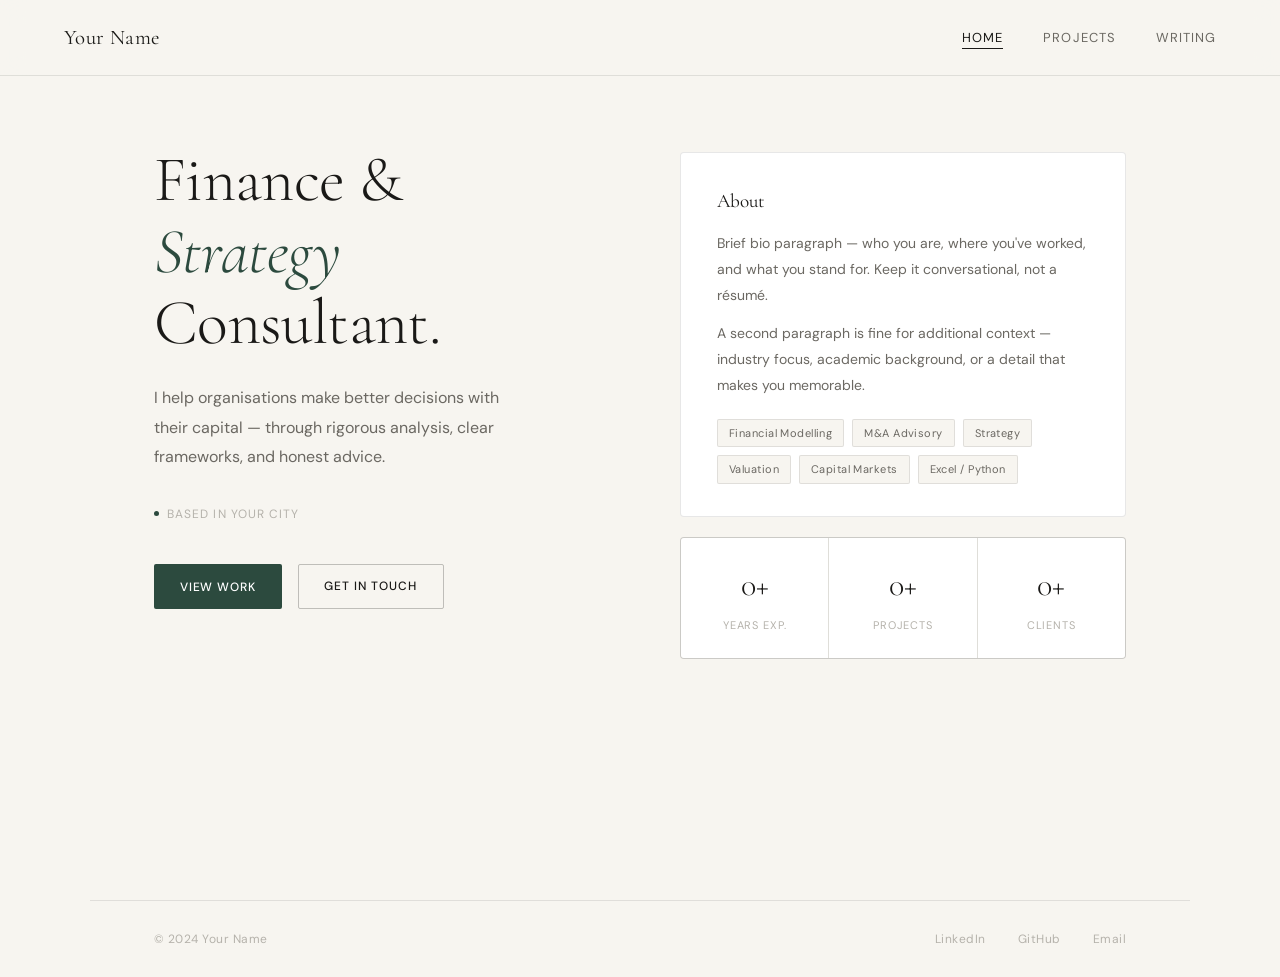
==== index.html @ 0c42466a "Add files via upload" ====
<!DOCTYPE html>
<html lang="en">
<head>
  <meta charset="UTF-8" />
  <meta name="viewport" content="width=device-width, initial-scale=1.0" />
  <title>Your Name — Finance & Consulting</title>
  <link rel="preconnect" href="https://fonts.googleapis.com" />
  <link rel="preconnect" href="https://fonts.gstatic.com" crossorigin />
  <link href="https://fonts.googleapis.com/css2?family=Cormorant+Garamond:ital,wght@0,300;0,400;0,500;1,300;1,400&family=DM+Sans:wght@300;400;500&display=swap" rel="stylesheet" />
  <style>
    *, *::before, *::after { box-sizing: border-box; margin: 0; padding: 0; }

    :root {
      --cream: #F7F5F0;
      --ink: #1A1917;
      --ink-muted: #6B6862;
      --ink-faint: #B5B2AB;
      --accent: #2C4A3E;
      --accent-light: #E8EFED;
      --border: rgba(26,25,23,0.10);
      --serif: 'Cormorant Garamond', Georgia, serif;
      --sans: 'DM Sans', system-ui, sans-serif;
    }

    html { scroll-behavior: smooth; }

    body {
      background: var(--cream);
      color: var(--ink);
      font-family: var(--sans);
      font-size: 15px;
      line-height: 1.7;
      min-height: 100vh;
    }

    /* NAV */
    nav {
      position: fixed;
      top: 0; left: 0; right: 0;
      z-index: 100;
      display: flex;
      align-items: center;
      justify-content: space-between;
      padding: 1.25rem 4rem;
      background: rgba(247,245,240,0.90);
      backdrop-filter: blur(12px);
      border-bottom: 1px solid var(--border);
    }

    .nav-logo {
      font-family: var(--serif);
      font-size: 1.3rem;
      font-weight: 400;
      letter-spacing: 0.02em;
      color: var(--ink);
      text-decoration: none;
      cursor: pointer;
    }

    .nav-links {
      display: flex;
      gap: 2.5rem;
      list-style: none;
    }

    .nav-links a {
      font-size: 13px;
      font-weight: 400;
      letter-spacing: 0.08em;
      text-transform: uppercase;
      color: var(--ink-muted);
      text-decoration: none;
      transition: color 0.2s;
      cursor: pointer;
    }

    .nav-links a:hover { color: var(--ink); }
    .nav-links a.active {
      color: var(--ink);
      border-bottom: 1px solid var(--ink);
      padding-bottom: 2px;
    }

    /* SECTIONS */
    section {
      display: none;
      min-height: 100vh;
      padding: 7rem 4rem 5rem;
      max-width: 1100px;
      margin: 0 auto;
      animation: fadeIn 0.35s ease;
    }

    section.active { display: block; }

    @keyframes fadeIn {
      from { opacity: 0; transform: translateY(10px); }
      to   { opacity: 1; transform: translateY(0); }
    }

    /* HOME */
    .home-wrapper {
      display: grid;
      grid-template-columns: 1fr 1fr;
      gap: 5rem;
      align-items: start;
      padding-top: 2rem;
    }

    .home-intro h1 {
      font-family: var(--serif);
      font-size: clamp(2.8rem, 5vw, 4.5rem);
      font-weight: 300;
      line-height: 1.12;
      letter-spacing: -0.01em;
      margin-bottom: 1.5rem;
    }

    .home-intro h1 em {
      font-style: italic;
      color: var(--accent);
    }

    .home-intro .tagline {
      font-size: 1rem;
      color: var(--ink-muted);
      max-width: 380px;
      line-height: 1.85;
      margin-bottom: 2rem;
    }

    .home-intro .location {
      display: flex;
      align-items: center;
      gap: 0.5rem;
      font-size: 12px;
      letter-spacing: 0.09em;
      text-transform: uppercase;
      color: var(--ink-faint);
      margin-bottom: 2.5rem;
    }

    .home-intro .location::before {
      content: '';
      display: block;
      width: 5px;
      height: 5px;
      border-radius: 50%;
      background: var(--accent);
    }

    .cta-row {
      display: flex;
      gap: 1rem;
      flex-wrap: wrap;
    }

    .btn {
      display: inline-block;
      padding: 0.7rem 1.6rem;
      font-family: var(--sans);
      font-size: 12px;
      font-weight: 500;
      letter-spacing: 0.08em;
      text-transform: uppercase;
      text-decoration: none;
      border-radius: 2px;
      cursor: pointer;
      transition: all 0.2s;
      border: none;
    }

    .btn-primary {
      background: var(--accent);
      color: #fff;
    }

    .btn-primary:hover { background: #1e3329; }

    .btn-outline {
      background: transparent;
      color: var(--ink);
      border: 1px solid rgba(26,25,23,0.25);
    }

    .btn-outline:hover { border-color: var(--ink); }

    /* HOME RIGHT */
    .home-right { padding-top: 0.5rem; }

    .about-card {
      background: #fff;
      border: 1px solid var(--border);
      border-radius: 4px;
      padding: 2rem 2.25rem;
      margin-bottom: 1.25rem;
    }

    .about-card h3 {
      font-family: var(--serif);
      font-size: 1.2rem;
      font-weight: 400;
      margin-bottom: 0.85rem;
    }

    .about-card p {
      font-size: 14px;
      color: var(--ink-muted);
      line-height: 1.85;
      margin-bottom: 0.75rem;
    }

    .about-card p:last-of-type { margin-bottom: 0; }

    .expertise-list {
      display: flex;
      flex-wrap: wrap;
      gap: 0.5rem;
      margin-top: 1.25rem;
    }

    .pill {
      font-size: 11px;
      padding: 4px 11px;
      border-radius: 2px;
      border: 1px solid var(--border);
      color: var(--ink-muted);
      background: var(--cream);
      letter-spacing: 0.04em;
    }

    .stat-row {
      display: grid;
      grid-template-columns: repeat(3, 1fr);
      gap: 1px;
      background: var(--border);
      border: 1px solid var(--border);
      border-radius: 4px;
      overflow: hidden;
    }

    .stat-item {
      background: #fff;
      padding: 1.25rem 1rem;
      text-align: center;
    }

    .stat-number {
      font-family: var(--serif);
      font-size: 2rem;
      font-weight: 300;
      display: block;
    }

    .stat-label {
      font-size: 11px;
      letter-spacing: 0.08em;
      text-transform: uppercase;
      color: var(--ink-faint);
      margin-top: 2px;
    }

    /* PROJECTS */
    .section-header {
      margin-bottom: 3rem;
      border-bottom: 1px solid var(--border);
      padding-bottom: 1.5rem;
    }

    .section-header h2 {
      font-family: var(--serif);
      font-size: clamp(2rem, 3.5vw, 3rem);
      font-weight: 300;
      letter-spacing: -0.01em;
      margin-bottom: 0.4rem;
    }

    .section-header p {
      color: var(--ink-muted);
      font-size: 14px;
    }

    .projects-category { margin-bottom: 3.5rem; }

    .projects-category h3 {
      font-size: 11px;
      font-weight: 500;
      letter-spacing: 0.12em;
      text-transform: uppercase;
      color: var(--ink-faint);
      margin-bottom: 1.25rem;
      display: flex;
      align-items: center;
      gap: 0.75rem;
    }

    .projects-category h3::after {
      content: '';
      flex: 1;
      height: 1px;
      background: var(--border);
    }

    .project-grid {
      display: grid;
      grid-template-columns: repeat(auto-fill, minmax(280px, 1fr));
      gap: 1px;
      background: var(--border);
      border: 1px solid var(--border);
      border-radius: 4px;
      overflow: hidden;
    }

    .project-card {
      background: #fff;
      padding: 1.75rem;
      transition: background 0.2s;
    }

    .project-card:hover { background: var(--accent-light); }

    .project-card-top {
      display: flex;
      justify-content: space-between;
      align-items: flex-start;
      margin-bottom: 0.85rem;
    }

    .project-tag {
      font-size: 11px;
      letter-spacing: 0.08em;
      text-transform: uppercase;
      color: var(--accent);
      background: var(--accent-light);
      padding: 3px 9px;
      border-radius: 2px;
    }

    .project-year {
      font-size: 12px;
      color: var(--ink-faint);
    }

    .project-card h4 {
      font-family: var(--serif);
      font-size: 1.2rem;
      font-weight: 400;
      margin-bottom: 0.5rem;
    }

    .project-card p {
      font-size: 13px;
      color: var(--ink-muted);
      line-height: 1.75;
    }

    .project-card.placeholder {
      opacity: 0.38;
      background: var(--cream);
    }

    /* BLOG */
    .blog-grid {
      border: 1px solid var(--border);
      border-radius: 4px;
      overflow: hidden;
    }

    .blog-card {
      background: #fff;
      padding: 1.75rem 2rem;
      border-bottom: 1px solid var(--border);
      display: grid;
      grid-template-columns: 1fr auto;
      gap: 2rem;
      align-items: center;
      cursor: pointer;
      transition: background 0.2s;
      text-decoration: none;
      color: inherit;
    }

    .blog-card:last-child { border-bottom: none; }
    .blog-card:hover { background: var(--accent-light); }

    .blog-card h4 {
      font-family: var(--serif);
      font-size: 1.25rem;
      font-weight: 400;
      margin-bottom: 0.3rem;
    }

    .blog-card p {
      font-size: 13px;
      color: var(--ink-muted);
    }

    .blog-meta { text-align: right; flex-shrink: 0; }

    .blog-date {
      font-size: 12px;
      color: var(--ink-faint);
      display: block;
      margin-bottom: 0.5rem;
      letter-spacing: 0.04em;
      white-space: nowrap;
    }

    .blog-tag {
      font-size: 11px;
      letter-spacing: 0.08em;
      text-transform: uppercase;
      color: var(--accent);
      background: var(--accent-light);
      padding: 3px 9px;
      border-radius: 2px;
    }

    /* BLOG MODAL */
    .blog-modal-overlay {
      display: none;
      position: fixed;
      inset: 0;
      background: rgba(26,25,23,0.45);
      z-index: 200;
      overflow-y: auto;
    }

    .blog-modal-overlay.open {
      display: flex;
      align-items: flex-start;
      justify-content: center;
      padding: 4rem 1.5rem 3rem;
    }

    .blog-modal {
      background: var(--cream);
      border-radius: 4px;
      width: 100%;
      max-width: 700px;
      padding: 3rem;
      position: relative;
    }

    .blog-modal-close {
      position: absolute;
      top: 1.25rem; right: 1.5rem;
      background: none;
      border: none;
      font-size: 1.2rem;
      color: var(--ink-muted);
      cursor: pointer;
      line-height: 1;
      transition: color 0.2s;
    }

    .blog-modal-close:hover { color: var(--ink); }

    .blog-modal-content h1 { font-family: var(--serif); font-size: 2.2rem; font-weight: 300; margin-bottom: 1rem; }
    .blog-modal-content h2 { font-family: var(--serif); font-size: 1.5rem; font-weight: 300; margin: 1.75rem 0 0.6rem; }
    .blog-modal-content h3 { font-family: var(--serif); font-size: 1.2rem; font-weight: 400; margin: 1.25rem 0 0.5rem; }
    .blog-modal-content p  { font-size: 15px; line-height: 1.9; margin-bottom: 1rem; }
    .blog-modal-content ul,
    .blog-modal-content ol { margin: 0.75rem 0 1rem 1.5rem; font-size: 15px; line-height: 1.85; }
    .blog-modal-content li { margin-bottom: 0.25rem; }
    .blog-modal-content code { font-family: monospace; font-size: 13px; background: #fff; border: 1px solid var(--border); padding: 2px 6px; border-radius: 2px; }
    .blog-modal-content blockquote { border-left: 2px solid var(--accent); padding-left: 1.25rem; color: var(--ink-muted); font-style: italic; margin: 1.25rem 0; }
    .blog-modal-content hr { border: none; border-top: 1px solid var(--border); margin: 1.5rem 0; }
    .blog-modal-content strong { font-weight: 500; }

    .blog-loading { font-size: 14px; color: var(--ink-muted); padding: 2rem 0; }

    /* FOOTER */
    footer {
      border-top: 1px solid var(--border);
      padding: 1.75rem 4rem;
      display: flex;
      justify-content: space-between;
      align-items: center;
      font-size: 12px;
      color: var(--ink-faint);
      letter-spacing: 0.04em;
      max-width: 1100px;
      margin: 0 auto;
    }

    .footer-links {
      display: flex;
      gap: 2rem;
      list-style: none;
    }

    .footer-links a {
      color: var(--ink-faint);
      text-decoration: none;
      transition: color 0.2s;
    }

    .footer-links a:hover { color: var(--ink); }

    @media (max-width: 768px) {
      nav { padding: 1rem 1.5rem; }
      .nav-links { gap: 1.5rem; }
      section { padding: 5.5rem 1.5rem 4rem; }
      .home-wrapper { grid-template-columns: 1fr; gap: 2.5rem; }
      .stat-row { grid-template-columns: repeat(3,1fr); }
      footer { flex-direction: column; gap: 1rem; padding: 1.5rem; }
      .blog-card { grid-template-columns: 1fr; gap: 0.75rem; }
      .blog-meta { text-align: left; }
    }
  </style>
</head>
<body>

<!-- NAV -->
<nav>
  <span class="nav-logo" onclick="showSection('home')">Your Name</span>
  <ul class="nav-links">
    <li><a onclick="showSection('home')" id="nav-home" class="active">Home</a></li>
    <li><a onclick="showSection('projects')" id="nav-projects">Projects</a></li>
    <li><a onclick="showSection('blog')" id="nav-blog">Writing</a></li>
  </ul>
</nav>

<!-- HOME -->
<section id="home" class="active">
  <div class="home-wrapper">

    <div class="home-intro">
      <h1>Finance &amp;<br/><em>Strategy</em><br/>Consultant.</h1>
      <p class="tagline">
        I help organisations make better decisions with their capital — through rigorous analysis, clear frameworks, and honest advice.
      </p>
      <div class="location">Based in Your City</div>
      <div class="cta-row">
        <button class="btn btn-primary" onclick="showSection('projects')">View Work</button>
        <a href="mailto:you@email.com" class="btn btn-outline">Get in Touch</a>
      </div>
    </div>

    <div class="home-right">
      <div class="about-card">
        <h3>About</h3>
        <p>
          Brief bio paragraph — who you are, where you've worked, and what you stand for. Keep it conversational, not a résumé.
        </p>
        <p>
          A second paragraph is fine for additional context — industry focus, academic background, or a detail that makes you memorable.
        </p>
        <div class="expertise-list">
          <span class="pill">Financial Modelling</span>
          <span class="pill">M&amp;A Advisory</span>
          <span class="pill">Strategy</span>
          <span class="pill">Valuation</span>
          <span class="pill">Capital Markets</span>
          <span class="pill">Excel / Python</span>
        </div>
      </div>

      <div class="stat-row">
        <div class="stat-item">
          <span class="stat-number">0+</span>
          <span class="stat-label">Years Exp.</span>
        </div>
        <div class="stat-item">
          <span class="stat-number">0+</span>
          <span class="stat-label">Projects</span>
        </div>
        <div class="stat-item">
          <span class="stat-number">0+</span>
          <span class="stat-label">Clients</span>
        </div>
      </div>
    </div>

  </div>
</section>

<!-- PROJECTS -->
<section id="projects">
  <div class="section-header">
    <h2>Projects</h2>
    <p>Selected work across consulting engagements and academic research.</p>
  </div>

  <div class="projects-category">
    <h3>Work &amp; Consulting</h3>
    <div class="project-grid">

      <div class="project-card">
        <div class="project-card-top">
          <span class="project-tag">Consulting</span>
          <span class="project-year">2024</span>
        </div>
        <h4>Project Title</h4>
        <p>Short description — the problem, your approach, and the outcome. Two to three sentences is ideal.</p>
      </div>

      <div class="project-card">
        <div class="project-card-top">
          <span class="project-tag">Advisory</span>
          <span class="project-year">2023</span>
        </div>
        <h4>Project Title</h4>
        <p>Short description — the problem, your approach, and the outcome. Two to three sentences is ideal.</p>
      </div>

      <div class="project-card placeholder">
        <div class="project-card-top">
          <span class="project-tag">—</span>
        </div>
        <h4>Add your project</h4>
        <p>Duplicate a card above and fill in your own details.</p>
      </div>

    </div>
  </div>

  <div class="projects-category">
    <h3>Academic &amp; Research</h3>
    <div class="project-grid">

      <div class="project-card">
        <div class="project-card-top">
          <span class="project-tag">Thesis</span>
          <span class="project-year">2022</span>
        </div>
        <h4>Thesis / Capstone Title</h4>
        <p>Research question, methodology, and key findings. What problem did you investigate?</p>
      </div>

      <div class="project-card">
        <div class="project-card-top">
          <span class="project-tag">Course Project</span>
          <span class="project-year">2021</span>
        </div>
        <h4>Project Title</h4>
        <p>A class project you're proud of — the context, what you built or analysed, and what it demonstrated.</p>
      </div>

      <div class="project-card placeholder">
        <div class="project-card-top">
          <span class="project-tag">—</span>
        </div>
        <h4>Add your project</h4>
        <p>Duplicate a card above and fill in your own details.</p>
      </div>

    </div>
  </div>
</section>

<!-- BLOG / WRITING -->
<section id="blog">
  <div class="section-header">
    <h2>Writing</h2>
    <p>Notes on finance, markets, and strategy. Each entry loads from a README.md file.</p>
  </div>

  <div class="blog-grid">
    <!--
      HOW TO ADD A POST:
      1. Create a folder e.g. posts/my-post-slug/
      2. Add a README.md inside it
      3. Copy a .blog-card block below, update data-readme, title, date, tag, and description
    -->

    <div class="blog-card" onclick="openPost('posts/2024-q4-markets/README.md', 'Q4 Markets Recap')">
      <div>
        <h4>Q4 Markets Recap</h4>
        <p>A look back at the macro dynamics that shaped equity and credit markets in the final quarter.</p>
      </div>
      <div class="blog-meta">
        <span class="blog-date">Dec 2024</span>
        <span class="blog-tag">Markets</span>
      </div>
    </div>

    <div class="blog-card" onclick="openPost('posts/dcf-myths/README.md', 'Five DCF Myths')">
      <div>
        <h4>Five DCF Myths</h4>
        <p>Common misconceptions in discounted cash flow analysis that trip up even seasoned practitioners.</p>
      </div>
      <div class="blog-meta">
        <span class="blog-date">Oct 2024</span>
        <span class="blog-tag">Valuation</span>
      </div>
    </div>

    <div class="blog-card" onclick="openPost('posts/consulting-year-one/README.md', 'On Starting a Consulting Practice')">
      <div>
        <h4>On Starting a Consulting Practice</h4>
        <p>Honest notes from the first year of independent advisory work — what surprised me and what didn't.</p>
      </div>
      <div class="blog-meta">
        <span class="blog-date">Jul 2024</span>
        <span class="blog-tag">Career</span>
      </div>
    </div>

  </div>
</section>

<!-- BLOG MODAL -->
<div class="blog-modal-overlay" id="blog-modal-overlay">
  <div class="blog-modal">
    <button class="blog-modal-close" onclick="closeModal()">✕</button>
    <div class="blog-modal-content" id="blog-modal-content">
      <p class="blog-loading">Loading…</p>
    </div>
  </div>
</div>

<!-- FOOTER -->
<footer>
  <span>&copy; 2024 Your Name</span>
  <ul class="footer-links">
    <li><a href="https://linkedin.com/in/yourhandle" target="_blank">LinkedIn</a></li>
    <li><a href="https://github.com/yourusername" target="_blank">GitHub</a></li>
    <li><a href="mailto:you@email.com">Email</a></li>
  </ul>
</footer>

<script>
  /* NAVIGATION */
  function showSection(id) {
    document.querySelectorAll('section').forEach(s => s.classList.remove('active'));
    document.querySelectorAll('.nav-links a').forEach(a => a.classList.remove('active'));
    document.getElementById(id).classList.add('active');
    document.getElementById('nav-' + id).classList.add('active');
    window.scrollTo(0, 0);
  }

  /* BLOG MODAL */
  function openPost(readmePath, title) {
    const overlay = document.getElementById('blog-modal-overlay');
    const content = document.getElementById('blog-modal-content');
    overlay.classList.add('open');
    document.body.style.overflow = 'hidden';
    content.innerHTML = '<p class="blog-loading">Loading…</p>';

    fetch(readmePath)
      .then(r => { if (!r.ok) throw new Error(); return r.text(); })
      .then(md => { content.innerHTML = parseMarkdown(md); })
      .catch(() => {
        content.innerHTML =
          '<h1>' + title + '</h1><hr/>' +
          '<p style="color:var(--ink-muted);font-style:italic;margin-top:1rem;">' +
          'README not found at <code>' + readmePath + '</code>.<br/>' +
          'Create that file relative to index.html and it will load here automatically.' +
          '</p>';
      });
  }

  function closeModal() {
    document.getElementById('blog-modal-overlay').classList.remove('open');
    document.body.style.overflow = '';
  }

  document.getElementById('blog-modal-overlay').addEventListener('click', function(e) {
    if (e.target === this) closeModal();
  });

  document.addEventListener('keydown', function(e) {
    if (e.key === 'Escape') closeModal();
  });

  /* MINIMAL MARKDOWN PARSER */
  function parseMarkdown(md) {
    let html = md
      .replace(/&/g, '&amp;').replace(/</g, '&lt;').replace(/>/g, '&gt;')
      .replace(/^### (.+)$/gm, '<h3>$1</h3>')
      .replace(/^## (.+)$/gm,  '<h2>$1</h2>')
      .replace(/^# (.+)$/gm,   '<h1>$1</h1>')
      .replace(/^---$/gm, '<hr/>')
      .replace(/\*\*(.+?)\*\*/g, '<strong>$1</strong>')
      .replace(/\*(.+?)\*/g, '<em>$1</em>')
      .replace(/`([^`]+)`/g, '<code>$1</code>')
      .replace(/^\> (.+)$/gm, '<blockquote>$1</blockquote>');

    const blocks = html.split(/\n\n+/);
    return blocks.map(function(block) {
      const t = block.trim();
      if (!t) return '';
      if (/^<(h[1-6]|hr|blockquote|ul|ol|li)/.test(t)) return t;
      const lines = t.split('\n');
      const liItems = lines.filter(l => /^[-\*] /.test(l)).map(l => '<li>' + l.replace(/^[-\*] /,'') + '</li>');
      if (liItems.length === lines.length) return '<ul>' + liItems.join('') + '</ul>';
      return '<p>' + t.replace(/\n/g, ' ') + '</p>';
    }).join('\n');
  }
</script>
</body>
</html>
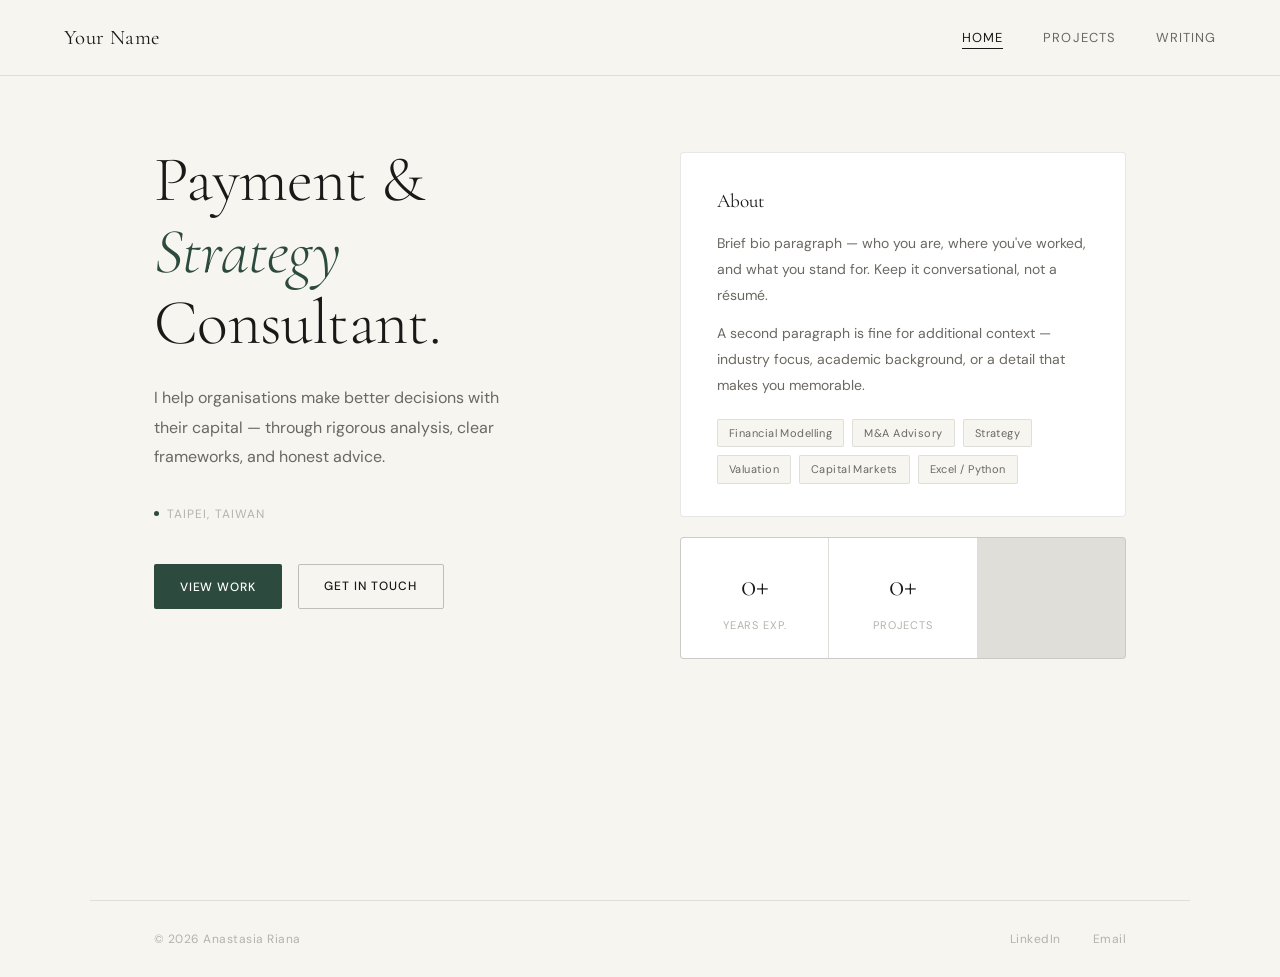
==== commit 5c9847e4: "initial commit" ====
--- a/index.html
+++ b/index.html
@@ -3,516 +3,15 @@
 <head>
   <meta charset="UTF-8" />
   <meta name="viewport" content="width=device-width, initial-scale=1.0" />
-  <title>Your Name — Finance & Consulting</title>
+  <title>Anastasia Riana — Finance & Consulting</title>
+  <link rel="icon" type="image/png" href="images/favicon.png">
   <link rel="preconnect" href="https://fonts.googleapis.com" />
   <link rel="preconnect" href="https://fonts.gstatic.com" crossorigin />
   <link href="https://fonts.googleapis.com/css2?family=Cormorant+Garamond:ital,wght@0,300;0,400;0,500;1,300;1,400&family=DM+Sans:wght@300;400;500&display=swap" rel="stylesheet" />
-  <style>
-    *, *::before, *::after { box-sizing: border-box; margin: 0; padding: 0; }
-
-    :root {
-      --cream: #F7F5F0;
-      --ink: #1A1917;
-      --ink-muted: #6B6862;
-      --ink-faint: #B5B2AB;
-      --accent: #2C4A3E;
-      --accent-light: #E8EFED;
-      --border: rgba(26,25,23,0.10);
-      --serif: 'Cormorant Garamond', Georgia, serif;
-      --sans: 'DM Sans', system-ui, sans-serif;
-    }
-
-    html { scroll-behavior: smooth; }
-
-    body {
-      background: var(--cream);
-      color: var(--ink);
-      font-family: var(--sans);
-      font-size: 15px;
-      line-height: 1.7;
-      min-height: 100vh;
-    }
-
-    /* NAV */
-    nav {
-      position: fixed;
-      top: 0; left: 0; right: 0;
-      z-index: 100;
-      display: flex;
-      align-items: center;
-      justify-content: space-between;
-      padding: 1.25rem 4rem;
-      background: rgba(247,245,240,0.90);
-      backdrop-filter: blur(12px);
-      border-bottom: 1px solid var(--border);
-    }
-
-    .nav-logo {
-      font-family: var(--serif);
-      font-size: 1.3rem;
-      font-weight: 400;
-      letter-spacing: 0.02em;
-      color: var(--ink);
-      text-decoration: none;
-      cursor: pointer;
-    }
-
-    .nav-links {
-      display: flex;
-      gap: 2.5rem;
-      list-style: none;
-    }
-
-    .nav-links a {
-      font-size: 13px;
-      font-weight: 400;
-      letter-spacing: 0.08em;
-      text-transform: uppercase;
-      color: var(--ink-muted);
-      text-decoration: none;
-      transition: color 0.2s;
-      cursor: pointer;
-    }
-
-    .nav-links a:hover { color: var(--ink); }
-    .nav-links a.active {
-      color: var(--ink);
-      border-bottom: 1px solid var(--ink);
-      padding-bottom: 2px;
-    }
-
-    /* SECTIONS */
-    section {
-      display: none;
-      min-height: 100vh;
-      padding: 7rem 4rem 5rem;
-      max-width: 1100px;
-      margin: 0 auto;
-      animation: fadeIn 0.35s ease;
-    }
-
-    section.active { display: block; }
-
-    @keyframes fadeIn {
-      from { opacity: 0; transform: translateY(10px); }
-      to   { opacity: 1; transform: translateY(0); }
-    }
-
-    /* HOME */
-    .home-wrapper {
-      display: grid;
-      grid-template-columns: 1fr 1fr;
-      gap: 5rem;
-      align-items: start;
-      padding-top: 2rem;
-    }
-
-    .home-intro h1 {
-      font-family: var(--serif);
-      font-size: clamp(2.8rem, 5vw, 4.5rem);
-      font-weight: 300;
-      line-height: 1.12;
-      letter-spacing: -0.01em;
-      margin-bottom: 1.5rem;
-    }
-
-    .home-intro h1 em {
-      font-style: italic;
-      color: var(--accent);
-    }
-
-    .home-intro .tagline {
-      font-size: 1rem;
-      color: var(--ink-muted);
-      max-width: 380px;
-      line-height: 1.85;
-      margin-bottom: 2rem;
-    }
-
-    .home-intro .location {
-      display: flex;
-      align-items: center;
-      gap: 0.5rem;
-      font-size: 12px;
-      letter-spacing: 0.09em;
-      text-transform: uppercase;
-      color: var(--ink-faint);
-      margin-bottom: 2.5rem;
-    }
-
-    .home-intro .location::before {
-      content: '';
-      display: block;
-      width: 5px;
-      height: 5px;
-      border-radius: 50%;
-      background: var(--accent);
-    }
-
-    .cta-row {
-      display: flex;
-      gap: 1rem;
-      flex-wrap: wrap;
-    }
-
-    .btn {
-      display: inline-block;
-      padding: 0.7rem 1.6rem;
-      font-family: var(--sans);
-      font-size: 12px;
-      font-weight: 500;
-      letter-spacing: 0.08em;
-      text-transform: uppercase;
-      text-decoration: none;
-      border-radius: 2px;
-      cursor: pointer;
-      transition: all 0.2s;
-      border: none;
-    }
-
-    .btn-primary {
-      background: var(--accent);
-      color: #fff;
-    }
-
-    .btn-primary:hover { background: #1e3329; }
-
-    .btn-outline {
-      background: transparent;
-      color: var(--ink);
-      border: 1px solid rgba(26,25,23,0.25);
-    }
-
-    .btn-outline:hover { border-color: var(--ink); }
-
-    /* HOME RIGHT */
-    .home-right { padding-top: 0.5rem; }
-
-    .about-card {
-      background: #fff;
-      border: 1px solid var(--border);
-      border-radius: 4px;
-      padding: 2rem 2.25rem;
-      margin-bottom: 1.25rem;
-    }
-
-    .about-card h3 {
-      font-family: var(--serif);
-      font-size: 1.2rem;
-      font-weight: 400;
-      margin-bottom: 0.85rem;
-    }
-
-    .about-card p {
-      font-size: 14px;
-      color: var(--ink-muted);
-      line-height: 1.85;
-      margin-bottom: 0.75rem;
-    }
-
-    .about-card p:last-of-type { margin-bottom: 0; }
-
-    .expertise-list {
-      display: flex;
-      flex-wrap: wrap;
-      gap: 0.5rem;
-      margin-top: 1.25rem;
-    }
-
-    .pill {
-      font-size: 11px;
-      padding: 4px 11px;
-      border-radius: 2px;
-      border: 1px solid var(--border);
-      color: var(--ink-muted);
-      background: var(--cream);
-      letter-spacing: 0.04em;
-    }
-
-    .stat-row {
-      display: grid;
-      grid-template-columns: repeat(3, 1fr);
-      gap: 1px;
-      background: var(--border);
-      border: 1px solid var(--border);
-      border-radius: 4px;
-      overflow: hidden;
-    }
-
-    .stat-item {
-      background: #fff;
-      padding: 1.25rem 1rem;
-      text-align: center;
-    }
-
-    .stat-number {
-      font-family: var(--serif);
-      font-size: 2rem;
-      font-weight: 300;
-      display: block;
-    }
-
-    .stat-label {
-      font-size: 11px;
-      letter-spacing: 0.08em;
-      text-transform: uppercase;
-      color: var(--ink-faint);
-      margin-top: 2px;
-    }
-
-    /* PROJECTS */
-    .section-header {
-      margin-bottom: 3rem;
-      border-bottom: 1px solid var(--border);
-      padding-bottom: 1.5rem;
-    }
-
-    .section-header h2 {
-      font-family: var(--serif);
-      font-size: clamp(2rem, 3.5vw, 3rem);
-      font-weight: 300;
-      letter-spacing: -0.01em;
-      margin-bottom: 0.4rem;
-    }
-
-    .section-header p {
-      color: var(--ink-muted);
-      font-size: 14px;
-    }
-
-    .projects-category { margin-bottom: 3.5rem; }
-
-    .projects-category h3 {
-      font-size: 11px;
-      font-weight: 500;
-      letter-spacing: 0.12em;
-      text-transform: uppercase;
-      color: var(--ink-faint);
-      margin-bottom: 1.25rem;
-      display: flex;
-      align-items: center;
-      gap: 0.75rem;
-    }
-
-    .projects-category h3::after {
-      content: '';
-      flex: 1;
-      height: 1px;
-      background: var(--border);
-    }
-
-    .project-grid {
-      display: grid;
-      grid-template-columns: repeat(auto-fill, minmax(280px, 1fr));
-      gap: 1px;
-      background: var(--border);
-      border: 1px solid var(--border);
-      border-radius: 4px;
-      overflow: hidden;
-    }
-
-    .project-card {
-      background: #fff;
-      padding: 1.75rem;
-      transition: background 0.2s;
-    }
-
-    .project-card:hover { background: var(--accent-light); }
-
-    .project-card-top {
-      display: flex;
-      justify-content: space-between;
-      align-items: flex-start;
-      margin-bottom: 0.85rem;
-    }
-
-    .project-tag {
-      font-size: 11px;
-      letter-spacing: 0.08em;
-      text-transform: uppercase;
-      color: var(--accent);
-      background: var(--accent-light);
-      padding: 3px 9px;
-      border-radius: 2px;
-    }
-
-    .project-year {
-      font-size: 12px;
-      color: var(--ink-faint);
-    }
-
-    .project-card h4 {
-      font-family: var(--serif);
-      font-size: 1.2rem;
-      font-weight: 400;
-      margin-bottom: 0.5rem;
-    }
-
-    .project-card p {
-      font-size: 13px;
-      color: var(--ink-muted);
-      line-height: 1.75;
-    }
-
-    .project-card.placeholder {
-      opacity: 0.38;
-      background: var(--cream);
-    }
-
-    /* BLOG */
-    .blog-grid {
-      border: 1px solid var(--border);
-      border-radius: 4px;
-      overflow: hidden;
-    }
-
-    .blog-card {
-      background: #fff;
-      padding: 1.75rem 2rem;
-      border-bottom: 1px solid var(--border);
-      display: grid;
-      grid-template-columns: 1fr auto;
-      gap: 2rem;
-      align-items: center;
-      cursor: pointer;
-      transition: background 0.2s;
-      text-decoration: none;
-      color: inherit;
-    }
-
-    .blog-card:last-child { border-bottom: none; }
-    .blog-card:hover { background: var(--accent-light); }
-
-    .blog-card h4 {
-      font-family: var(--serif);
-      font-size: 1.25rem;
-      font-weight: 400;
-      margin-bottom: 0.3rem;
-    }
-
-    .blog-card p {
-      font-size: 13px;
-      color: var(--ink-muted);
-    }
-
-    .blog-meta { text-align: right; flex-shrink: 0; }
-
-    .blog-date {
-      font-size: 12px;
-      color: var(--ink-faint);
-      display: block;
-      margin-bottom: 0.5rem;
-      letter-spacing: 0.04em;
-      white-space: nowrap;
-    }
-
-    .blog-tag {
-      font-size: 11px;
-      letter-spacing: 0.08em;
-      text-transform: uppercase;
-      color: var(--accent);
-      background: var(--accent-light);
-      padding: 3px 9px;
-      border-radius: 2px;
-    }
-
-    /* BLOG MODAL */
-    .blog-modal-overlay {
-      display: none;
-      position: fixed;
-      inset: 0;
-      background: rgba(26,25,23,0.45);
-      z-index: 200;
-      overflow-y: auto;
-    }
-
-    .blog-modal-overlay.open {
-      display: flex;
-      align-items: flex-start;
-      justify-content: center;
-      padding: 4rem 1.5rem 3rem;
-    }
-
-    .blog-modal {
-      background: var(--cream);
-      border-radius: 4px;
-      width: 100%;
-      max-width: 700px;
-      padding: 3rem;
-      position: relative;
-    }
-
-    .blog-modal-close {
-      position: absolute;
-      top: 1.25rem; right: 1.5rem;
-      background: none;
-      border: none;
-      font-size: 1.2rem;
-      color: var(--ink-muted);
-      cursor: pointer;
-      line-height: 1;
-      transition: color 0.2s;
-    }
-
-    .blog-modal-close:hover { color: var(--ink); }
-
-    .blog-modal-content h1 { font-family: var(--serif); font-size: 2.2rem; font-weight: 300; margin-bottom: 1rem; }
-    .blog-modal-content h2 { font-family: var(--serif); font-size: 1.5rem; font-weight: 300; margin: 1.75rem 0 0.6rem; }
-    .blog-modal-content h3 { font-family: var(--serif); font-size: 1.2rem; font-weight: 400; margin: 1.25rem 0 0.5rem; }
-    .blog-modal-content p  { font-size: 15px; line-height: 1.9; margin-bottom: 1rem; }
-    .blog-modal-content ul,
-    .blog-modal-content ol { margin: 0.75rem 0 1rem 1.5rem; font-size: 15px; line-height: 1.85; }
-    .blog-modal-content li { margin-bottom: 0.25rem; }
-    .blog-modal-content code { font-family: monospace; font-size: 13px; background: #fff; border: 1px solid var(--border); padding: 2px 6px; border-radius: 2px; }
-    .blog-modal-content blockquote { border-left: 2px solid var(--accent); padding-left: 1.25rem; color: var(--ink-muted); font-style: italic; margin: 1.25rem 0; }
-    .blog-modal-content hr { border: none; border-top: 1px solid var(--border); margin: 1.5rem 0; }
-    .blog-modal-content strong { font-weight: 500; }
-
-    .blog-loading { font-size: 14px; color: var(--ink-muted); padding: 2rem 0; }
-
-    /* FOOTER */
-    footer {
-      border-top: 1px solid var(--border);
-      padding: 1.75rem 4rem;
-      display: flex;
-      justify-content: space-between;
-      align-items: center;
-      font-size: 12px;
-      color: var(--ink-faint);
-      letter-spacing: 0.04em;
-      max-width: 1100px;
-      margin: 0 auto;
-    }
-
-    .footer-links {
-      display: flex;
-      gap: 2rem;
-      list-style: none;
-    }
-
-    .footer-links a {
-      color: var(--ink-faint);
-      text-decoration: none;
-      transition: color 0.2s;
-    }
-
-    .footer-links a:hover { color: var(--ink); }
-
-    @media (max-width: 768px) {
-      nav { padding: 1rem 1.5rem; }
-      .nav-links { gap: 1.5rem; }
-      section { padding: 5.5rem 1.5rem 4rem; }
-      .home-wrapper { grid-template-columns: 1fr; gap: 2.5rem; }
-      .stat-row { grid-template-columns: repeat(3,1fr); }
-      footer { flex-direction: column; gap: 1rem; padding: 1.5rem; }
-      .blog-card { grid-template-columns: 1fr; gap: 0.75rem; }
-      .blog-meta { text-align: left; }
-    }
-  </style>
+  <link rel="stylesheet" href="style.css" />
 </head>
 <body>
 
-<!-- NAV -->
 <nav>
   <span class="nav-logo" onclick="showSection('home')">Your Name</span>
   <ul class="nav-links">
@@ -527,11 +26,11 @@
   <div class="home-wrapper">
 
     <div class="home-intro">
-      <h1>Finance &amp;<br/><em>Strategy</em><br/>Consultant.</h1>
+      <h1>Payment &amp;<br/><em>Strategy</em><br/>Consultant.</h1>
       <p class="tagline">
         I help organisations make better decisions with their capital — through rigorous analysis, clear frameworks, and honest advice.
       </p>
-      <div class="location">Based in Your City</div>
+      <div class="location">Taipei, Taiwan</div>
       <div class="cta-row">
         <button class="btn btn-primary" onclick="showSection('projects')">View Work</button>
         <a href="mailto:you@email.com" class="btn btn-outline">Get in Touch</a>
@@ -566,10 +65,6 @@
           <span class="stat-number">0+</span>
           <span class="stat-label">Projects</span>
         </div>
-        <div class="stat-item">
-          <span class="stat-number">0+</span>
-          <span class="stat-label">Clients</span>
-        </div>
       </div>
     </div>
 
@@ -713,82 +208,13 @@
 
 <!-- FOOTER -->
 <footer>
-  <span>&copy; 2024 Your Name</span>
+  <span>&copy; 2026 Anastasia Riana</span>
   <ul class="footer-links">
     <li><a href="https://linkedin.com/in/yourhandle" target="_blank">LinkedIn</a></li>
-    <li><a href="https://github.com/yourusername" target="_blank">GitHub</a></li>
-    <li><a href="mailto:you@email.com">Email</a></li>
+    <li><a href="mailto:riana.anastasia481@gmail.com">Email</a></li>
   </ul>
 </footer>
 
-<script>
-  /* NAVIGATION */
-  function showSection(id) {
-    document.querySelectorAll('section').forEach(s => s.classList.remove('active'));
-    document.querySelectorAll('.nav-links a').forEach(a => a.classList.remove('active'));
-    document.getElementById(id).classList.add('active');
-    document.getElementById('nav-' + id).classList.add('active');
-    window.scrollTo(0, 0);
-  }
-
-  /* BLOG MODAL */
-  function openPost(readmePath, title) {
-    const overlay = document.getElementById('blog-modal-overlay');
-    const content = document.getElementById('blog-modal-content');
-    overlay.classList.add('open');
-    document.body.style.overflow = 'hidden';
-    content.innerHTML = '<p class="blog-loading">Loading…</p>';
-
-    fetch(readmePath)
-      .then(r => { if (!r.ok) throw new Error(); return r.text(); })
-      .then(md => { content.innerHTML = parseMarkdown(md); })
-      .catch(() => {
-        content.innerHTML =
-          '<h1>' + title + '</h1><hr/>' +
-          '<p style="color:var(--ink-muted);font-style:italic;margin-top:1rem;">' +
-          'README not found at <code>' + readmePath + '</code>.<br/>' +
-          'Create that file relative to index.html and it will load here automatically.' +
-          '</p>';
-      });
-  }
-
-  function closeModal() {
-    document.getElementById('blog-modal-overlay').classList.remove('open');
-    document.body.style.overflow = '';
-  }
-
-  document.getElementById('blog-modal-overlay').addEventListener('click', function(e) {
-    if (e.target === this) closeModal();
-  });
-
-  document.addEventListener('keydown', function(e) {
-    if (e.key === 'Escape') closeModal();
-  });
-
-  /* MINIMAL MARKDOWN PARSER */
-  function parseMarkdown(md) {
-    let html = md
-      .replace(/&/g, '&amp;').replace(/</g, '&lt;').replace(/>/g, '&gt;')
-      .replace(/^### (.+)$/gm, '<h3>$1</h3>')
-      .replace(/^## (.+)$/gm,  '<h2>$1</h2>')
-      .replace(/^# (.+)$/gm,   '<h1>$1</h1>')
-      .replace(/^---$/gm, '<hr/>')
-      .replace(/\*\*(.+?)\*\*/g, '<strong>$1</strong>')
-      .replace(/\*(.+?)\*/g, '<em>$1</em>')
-      .replace(/`([^`]+)`/g, '<code>$1</code>')
-      .replace(/^\> (.+)$/gm, '<blockquote>$1</blockquote>');
-
-    const blocks = html.split(/\n\n+/);
-    return blocks.map(function(block) {
-      const t = block.trim();
-      if (!t) return '';
-      if (/^<(h[1-6]|hr|blockquote|ul|ol|li)/.test(t)) return t;
-      const lines = t.split('\n');
-      const liItems = lines.filter(l => /^[-\*] /.test(l)).map(l => '<li>' + l.replace(/^[-\*] /,'') + '</li>');
-      if (liItems.length === lines.length) return '<ul>' + liItems.join('') + '</ul>';
-      return '<p>' + t.replace(/\n/g, ' ') + '</p>';
-    }).join('\n');
-  }
-</script>
+<script src="script.js"></script>
 </body>
 </html>
--- a/style.css
+++ b/style.css
@@ -0,0 +1,509 @@
+/* ============================================================
+   style.css — Your Name Finance & Consulting
+   ============================================================ */
+
+/* ── RESET & TOKENS ── */
+*, *::before, *::after { box-sizing: border-box; margin: 0; padding: 0; }
+
+:root {
+  --cream: #F7F5F0;
+  --ink: #1A1917;
+  --ink-muted: #6B6862;
+  --ink-faint: #B5B2AB;
+  --accent: #2C4A3E;
+  --accent-light: #E8EFED;
+  --border: rgba(26,25,23,0.10);
+  --serif: 'Cormorant Garamond', Georgia, serif;
+  --sans: 'DM Sans', system-ui, sans-serif;
+}
+
+html { scroll-behavior: smooth; }
+
+body {
+  background: var(--cream);
+  color: var(--ink);
+  font-family: var(--sans);
+  font-size: 15px;
+  line-height: 1.7;
+  min-height: 100vh;
+}
+
+/* ── NAV ── */
+nav {
+  position: fixed;
+  top: 0; left: 0; right: 0;
+  z-index: 100;
+  display: flex;
+  align-items: center;
+  justify-content: space-between;
+  padding: 1.25rem 4rem;
+  background: rgba(247,245,240,0.90);
+  backdrop-filter: blur(12px);
+  border-bottom: 1px solid var(--border);
+}
+
+.nav-logo {
+  font-family: var(--serif);
+  font-size: 1.3rem;
+  font-weight: 400;
+  letter-spacing: 0.02em;
+  color: var(--ink);
+  text-decoration: none;
+  cursor: pointer;
+}
+
+.nav-links {
+  display: flex;
+  gap: 2.5rem;
+  list-style: none;
+}
+
+.nav-links a {
+  font-size: 13px;
+  font-weight: 400;
+  letter-spacing: 0.08em;
+  text-transform: uppercase;
+  color: var(--ink-muted);
+  text-decoration: none;
+  transition: color 0.2s;
+  cursor: pointer;
+}
+
+.nav-links a:hover { color: var(--ink); }
+.nav-links a.active {
+  color: var(--ink);
+  border-bottom: 1px solid var(--ink);
+  padding-bottom: 2px;
+}
+
+/* ── SECTIONS ── */
+section {
+  display: none;
+  min-height: 100vh;
+  padding: 7rem 4rem 5rem;
+  max-width: 1100px;
+  margin: 0 auto;
+  animation: fadeIn 0.35s ease;
+}
+
+section.active { display: block; }
+
+@keyframes fadeIn {
+  from { opacity: 0; transform: translateY(10px); }
+  to   { opacity: 1; transform: translateY(0); }
+}
+
+/* ── HOME ── */
+.home-wrapper {
+  display: grid;
+  grid-template-columns: 1fr 1fr;
+  gap: 5rem;
+  align-items: start;
+  padding-top: 2rem;
+}
+
+.home-intro h1 {
+  font-family: var(--serif);
+  font-size: clamp(2.8rem, 5vw, 4.5rem);
+  font-weight: 300;
+  line-height: 1.12;
+  letter-spacing: -0.01em;
+  margin-bottom: 1.5rem;
+}
+
+.home-intro h1 em {
+  font-style: italic;
+  color: var(--accent);
+}
+
+.home-intro .tagline {
+  font-size: 1rem;
+  color: var(--ink-muted);
+  max-width: 380px;
+  line-height: 1.85;
+  margin-bottom: 2rem;
+}
+
+.home-intro .location {
+  display: flex;
+  align-items: center;
+  gap: 0.5rem;
+  font-size: 12px;
+  letter-spacing: 0.09em;
+  text-transform: uppercase;
+  color: var(--ink-faint);
+  margin-bottom: 2.5rem;
+}
+
+.home-intro .location::before {
+  content: '';
+  display: block;
+  width: 5px;
+  height: 5px;
+  border-radius: 50%;
+  background: var(--accent);
+}
+
+.cta-row {
+  display: flex;
+  gap: 1rem;
+  flex-wrap: wrap;
+}
+
+/* ── BUTTONS ── */
+.btn {
+  display: inline-block;
+  padding: 0.7rem 1.6rem;
+  font-family: var(--sans);
+  font-size: 12px;
+  font-weight: 500;
+  letter-spacing: 0.08em;
+  text-transform: uppercase;
+  text-decoration: none;
+  border-radius: 2px;
+  cursor: pointer;
+  transition: all 0.2s;
+  border: none;
+}
+
+.btn-primary {
+  background: var(--accent);
+  color: #fff;
+}
+
+.btn-primary:hover { background: #1e3329; }
+
+.btn-outline {
+  background: transparent;
+  color: var(--ink);
+  border: 1px solid rgba(26,25,23,0.25);
+}
+
+.btn-outline:hover { border-color: var(--ink); }
+
+/* ── HOME RIGHT ── */
+.home-right { padding-top: 0.5rem; }
+
+.about-card {
+  background: #fff;
+  border: 1px solid var(--border);
+  border-radius: 4px;
+  padding: 2rem 2.25rem;
+  margin-bottom: 1.25rem;
+}
+
+.about-card h3 {
+  font-family: var(--serif);
+  font-size: 1.2rem;
+  font-weight: 400;
+  margin-bottom: 0.85rem;
+}
+
+.about-card p {
+  font-size: 14px;
+  color: var(--ink-muted);
+  line-height: 1.85;
+  margin-bottom: 0.75rem;
+}
+
+.about-card p:last-of-type { margin-bottom: 0; }
+
+.expertise-list {
+  display: flex;
+  flex-wrap: wrap;
+  gap: 0.5rem;
+  margin-top: 1.25rem;
+}
+
+.pill {
+  font-size: 11px;
+  padding: 4px 11px;
+  border-radius: 2px;
+  border: 1px solid var(--border);
+  color: var(--ink-muted);
+  background: var(--cream);
+  letter-spacing: 0.04em;
+}
+
+.stat-row {
+  display: grid;
+  grid-template-columns: repeat(3, 1fr);
+  gap: 1px;
+  background: var(--border);
+  border: 1px solid var(--border);
+  border-radius: 4px;
+  overflow: hidden;
+}
+
+.stat-item {
+  background: #fff;
+  padding: 1.25rem 1rem;
+  text-align: center;
+}
+
+.stat-number {
+  font-family: var(--serif);
+  font-size: 2rem;
+  font-weight: 300;
+  display: block;
+}
+
+.stat-label {
+  font-size: 11px;
+  letter-spacing: 0.08em;
+  text-transform: uppercase;
+  color: var(--ink-faint);
+  margin-top: 2px;
+}
+
+/* ── SECTION HEADER ── */
+.section-header {
+  margin-bottom: 3rem;
+  border-bottom: 1px solid var(--border);
+  padding-bottom: 1.5rem;
+}
+
+.section-header h2 {
+  font-family: var(--serif);
+  font-size: clamp(2rem, 3.5vw, 3rem);
+  font-weight: 300;
+  letter-spacing: -0.01em;
+  margin-bottom: 0.4rem;
+}
+
+.section-header p {
+  color: var(--ink-muted);
+  font-size: 14px;
+}
+
+/* ── PROJECTS ── */
+.projects-category { margin-bottom: 3.5rem; }
+
+.projects-category h3 {
+  font-size: 11px;
+  font-weight: 500;
+  letter-spacing: 0.12em;
+  text-transform: uppercase;
+  color: var(--ink-faint);
+  margin-bottom: 1.25rem;
+  display: flex;
+  align-items: center;
+  gap: 0.75rem;
+}
+
+.projects-category h3::after {
+  content: '';
+  flex: 1;
+  height: 1px;
+  background: var(--border);
+}
+
+.project-grid {
+  display: grid;
+  grid-template-columns: repeat(auto-fill, minmax(280px, 1fr));
+  gap: 1px;
+  background: var(--border);
+  border: 1px solid var(--border);
+  border-radius: 4px;
+  overflow: hidden;
+}
+
+.project-card {
+  background: #fff;
+  padding: 1.75rem;
+  transition: background 0.2s;
+}
+
+.project-card:hover { background: var(--accent-light); }
+
+.project-card-top {
+  display: flex;
+  justify-content: space-between;
+  align-items: flex-start;
+  margin-bottom: 0.85rem;
+}
+
+.project-tag {
+  font-size: 11px;
+  letter-spacing: 0.08em;
+  text-transform: uppercase;
+  color: var(--accent);
+  background: var(--accent-light);
+  padding: 3px 9px;
+  border-radius: 2px;
+}
+
+.project-year {
+  font-size: 12px;
+  color: var(--ink-faint);
+}
+
+.project-card h4 {
+  font-family: var(--serif);
+  font-size: 1.2rem;
+  font-weight: 400;
+  margin-bottom: 0.5rem;
+}
+
+.project-card p {
+  font-size: 13px;
+  color: var(--ink-muted);
+  line-height: 1.75;
+}
+
+.project-card.placeholder {
+  opacity: 0.38;
+  background: var(--cream);
+}
+
+/* ── BLOG ── */
+.blog-grid {
+  border: 1px solid var(--border);
+  border-radius: 4px;
+  overflow: hidden;
+}
+
+.blog-card {
+  background: #fff;
+  padding: 1.75rem 2rem;
+  border-bottom: 1px solid var(--border);
+  display: grid;
+  grid-template-columns: 1fr auto;
+  gap: 2rem;
+  align-items: center;
+  cursor: pointer;
+  transition: background 0.2s;
+  text-decoration: none;
+  color: inherit;
+}
+
+.blog-card:last-child { border-bottom: none; }
+.blog-card:hover { background: var(--accent-light); }
+
+.blog-card h4 {
+  font-family: var(--serif);
+  font-size: 1.25rem;
+  font-weight: 400;
+  margin-bottom: 0.3rem;
+}
+
+.blog-card p {
+  font-size: 13px;
+  color: var(--ink-muted);
+}
+
+.blog-meta { text-align: right; flex-shrink: 0; }
+
+.blog-date {
+  font-size: 12px;
+  color: var(--ink-faint);
+  display: block;
+  margin-bottom: 0.5rem;
+  letter-spacing: 0.04em;
+  white-space: nowrap;
+}
+
+.blog-tag {
+  font-size: 11px;
+  letter-spacing: 0.08em;
+  text-transform: uppercase;
+  color: var(--accent);
+  background: var(--accent-light);
+  padding: 3px 9px;
+  border-radius: 2px;
+}
+
+/* ── BLOG MODAL ── */
+.blog-modal-overlay {
+  display: none;
+  position: fixed;
+  inset: 0;
+  background: rgba(26,25,23,0.45);
+  z-index: 200;
+  overflow-y: auto;
+}
+
+.blog-modal-overlay.open {
+  display: flex;
+  align-items: flex-start;
+  justify-content: center;
+  padding: 4rem 1.5rem 3rem;
+}
+
+.blog-modal {
+  background: var(--cream);
+  border-radius: 4px;
+  width: 100%;
+  max-width: 700px;
+  padding: 3rem;
+  position: relative;
+}
+
+.blog-modal-close {
+  position: absolute;
+  top: 1.25rem; right: 1.5rem;
+  background: none;
+  border: none;
+  font-size: 1.2rem;
+  color: var(--ink-muted);
+  cursor: pointer;
+  line-height: 1;
+  transition: color 0.2s;
+}
+
+.blog-modal-close:hover { color: var(--ink); }
+
+/* Modal content typography */
+.blog-modal-content h1 { font-family: var(--serif); font-size: 2.2rem; font-weight: 300; margin-bottom: 1rem; }
+.blog-modal-content h2 { font-family: var(--serif); font-size: 1.5rem; font-weight: 300; margin: 1.75rem 0 0.6rem; }
+.blog-modal-content h3 { font-family: var(--serif); font-size: 1.2rem; font-weight: 400; margin: 1.25rem 0 0.5rem; }
+.blog-modal-content p  { font-size: 15px; line-height: 1.9; margin-bottom: 1rem; }
+.blog-modal-content ul,
+.blog-modal-content ol { margin: 0.75rem 0 1rem 1.5rem; font-size: 15px; line-height: 1.85; }
+.blog-modal-content li { margin-bottom: 0.25rem; }
+.blog-modal-content code { font-family: monospace; font-size: 13px; background: #fff; border: 1px solid var(--border); padding: 2px 6px; border-radius: 2px; }
+.blog-modal-content blockquote { border-left: 2px solid var(--accent); padding-left: 1.25rem; color: var(--ink-muted); font-style: italic; margin: 1.25rem 0; }
+.blog-modal-content hr { border: none; border-top: 1px solid var(--border); margin: 1.5rem 0; }
+.blog-modal-content strong { font-weight: 500; }
+
+.blog-loading { font-size: 14px; color: var(--ink-muted); padding: 2rem 0; }
+
+/* ── FOOTER ── */
+footer {
+  border-top: 1px solid var(--border);
+  padding: 1.75rem 4rem;
+  display: flex;
+  justify-content: space-between;
+  align-items: center;
+  font-size: 12px;
+  color: var(--ink-faint);
+  letter-spacing: 0.04em;
+  max-width: 1100px;
+  margin: 0 auto;
+}
+
+.footer-links {
+  display: flex;
+  gap: 2rem;
+  list-style: none;
+}
+
+.footer-links a {
+  color: var(--ink-faint);
+  text-decoration: none;
+  transition: color 0.2s;
+}
+
+.footer-links a:hover { color: var(--ink); }
+
+/* ── RESPONSIVE ── */
+@media (max-width: 768px) {
+  nav { padding: 1rem 1.5rem; }
+  .nav-links { gap: 1.5rem; }
+  section { padding: 5.5rem 1.5rem 4rem; }
+  .home-wrapper { grid-template-columns: 1fr; gap: 2.5rem; }
+  .stat-row { grid-template-columns: repeat(3,1fr); }
+  footer { flex-direction: column; gap: 1rem; padding: 1.5rem; }
+  .blog-card { grid-template-columns: 1fr; gap: 0.75rem; }
+  .blog-meta { text-align: left; }
+}
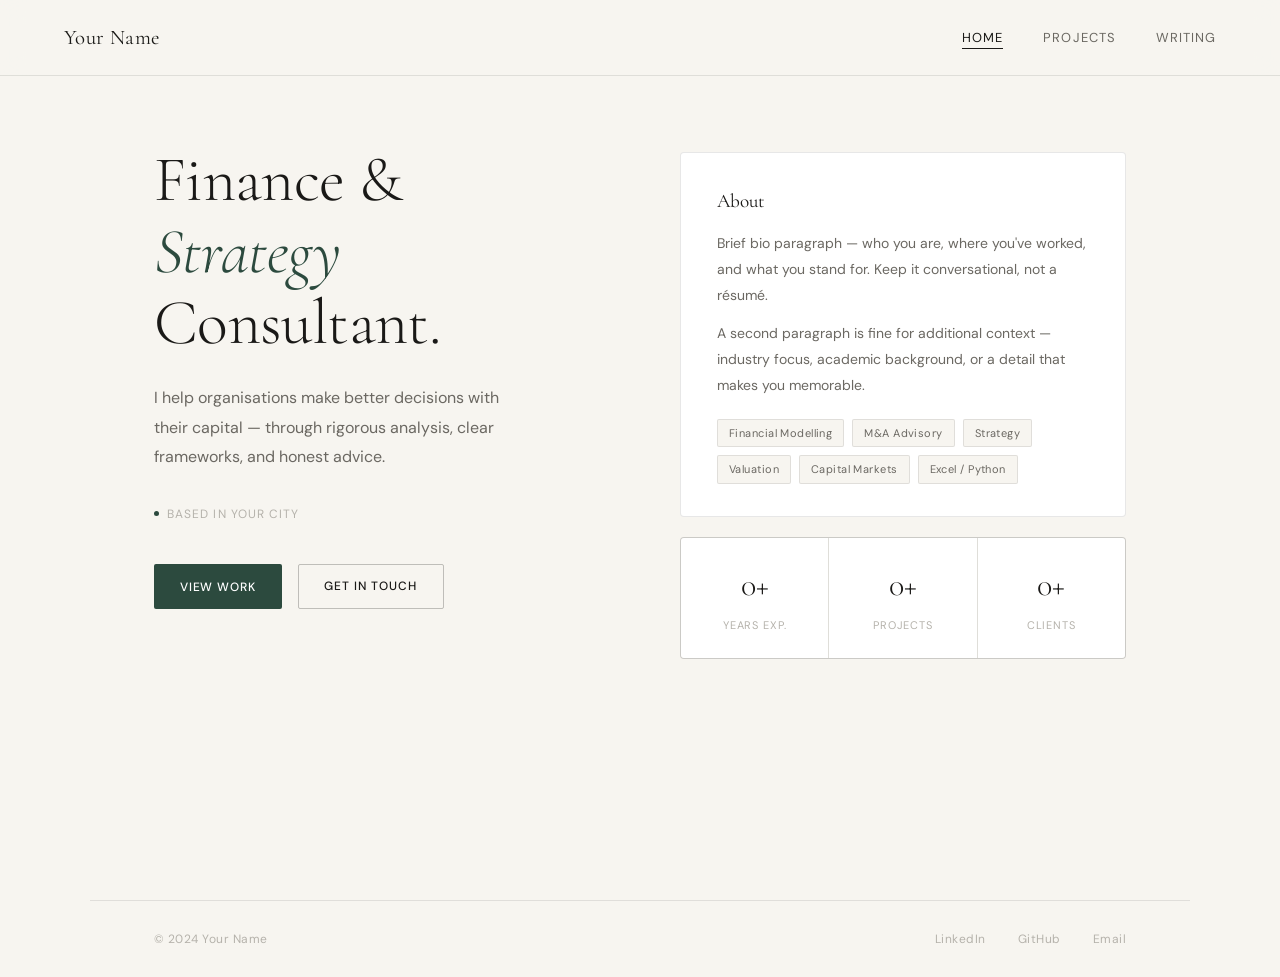
==== commit dd89e1c0: "functional ready" ====
--- a/index.html
+++ b/index.html
@@ -3,8 +3,7 @@
 <head>
   <meta charset="UTF-8" />
   <meta name="viewport" content="width=device-width, initial-scale=1.0" />
-  <title>Anastasia Riana — Finance & Consulting</title>
-  <link rel="icon" type="image/png" href="images/favicon.png">
+  <title>Your Name — Finance & Consulting</title>
   <link rel="preconnect" href="https://fonts.googleapis.com" />
   <link rel="preconnect" href="https://fonts.gstatic.com" crossorigin />
   <link href="https://fonts.googleapis.com/css2?family=Cormorant+Garamond:ital,wght@0,300;0,400;0,500;1,300;1,400&family=DM+Sans:wght@300;400;500&display=swap" rel="stylesheet" />
@@ -26,11 +25,11 @@
   <div class="home-wrapper">
 
     <div class="home-intro">
-      <h1>Payment &amp;<br/><em>Strategy</em><br/>Consultant.</h1>
+      <h1>Finance &amp;<br/><em>Strategy</em><br/>Consultant.</h1>
       <p class="tagline">
         I help organisations make better decisions with their capital — through rigorous analysis, clear frameworks, and honest advice.
       </p>
-      <div class="location">Taipei, Taiwan</div>
+      <div class="location">Based in Your City</div>
       <div class="cta-row">
         <button class="btn btn-primary" onclick="showSection('projects')">View Work</button>
         <a href="mailto:you@email.com" class="btn btn-outline">Get in Touch</a>
@@ -65,6 +64,10 @@
           <span class="stat-number">0+</span>
           <span class="stat-label">Projects</span>
         </div>
+        <div class="stat-item">
+          <span class="stat-number">0+</span>
+          <span class="stat-label">Clients</span>
+        </div>
       </div>
     </div>
 
@@ -160,7 +163,7 @@
       3. Copy a .blog-card block below, update data-readme, title, date, tag, and description
     -->
 
-    <div class="blog-card" onclick="openPost('posts/2024-q4-markets/README.md', 'Q4 Markets Recap')">
+    <a class="blog-card" href="post.html?slug=2024-q4-markets">
       <div>
         <h4>Q4 Markets Recap</h4>
         <p>A look back at the macro dynamics that shaped equity and credit markets in the final quarter.</p>
@@ -169,9 +172,9 @@
         <span class="blog-date">Dec 2024</span>
         <span class="blog-tag">Markets</span>
       </div>
-    </div>
-
-    <div class="blog-card" onclick="openPost('posts/dcf-myths/README.md', 'Five DCF Myths')">
+    </a>
+
+    <a class="blog-card" href="post.html?slug=dcf-myths">
       <div>
         <h4>Five DCF Myths</h4>
         <p>Common misconceptions in discounted cash flow analysis that trip up even seasoned practitioners.</p>
@@ -180,9 +183,9 @@
         <span class="blog-date">Oct 2024</span>
         <span class="blog-tag">Valuation</span>
       </div>
-    </div>
-
-    <div class="blog-card" onclick="openPost('posts/consulting-year-one/README.md', 'On Starting a Consulting Practice')">
+    </a>
+
+    <a class="blog-card" href="post.html?slug=consulting-year-one">
       <div>
         <h4>On Starting a Consulting Practice</h4>
         <p>Honest notes from the first year of independent advisory work — what surprised me and what didn't.</p>
@@ -191,30 +194,21 @@
         <span class="blog-date">Jul 2024</span>
         <span class="blog-tag">Career</span>
       </div>
-    </div>
+    </a>
 
   </div>
 </section>
-
-<!-- BLOG MODAL -->
-<div class="blog-modal-overlay" id="blog-modal-overlay">
-  <div class="blog-modal">
-    <button class="blog-modal-close" onclick="closeModal()">✕</button>
-    <div class="blog-modal-content" id="blog-modal-content">
-      <p class="blog-loading">Loading…</p>
-    </div>
-  </div>
-</div>
 
 <!-- FOOTER -->
 <footer>
-  <span>&copy; 2026 Anastasia Riana</span>
+  <span>&copy; 2024 Your Name</span>
   <ul class="footer-links">
     <li><a href="https://linkedin.com/in/yourhandle" target="_blank">LinkedIn</a></li>
-    <li><a href="mailto:riana.anastasia481@gmail.com">Email</a></li>
+    <li><a href="https://github.com/yourusername" target="_blank">GitHub</a></li>
+    <li><a href="mailto:you@email.com">Email</a></li>
   </ul>
 </footer>
 
 <script src="script.js"></script>
 </body>
-</html>
+</html>
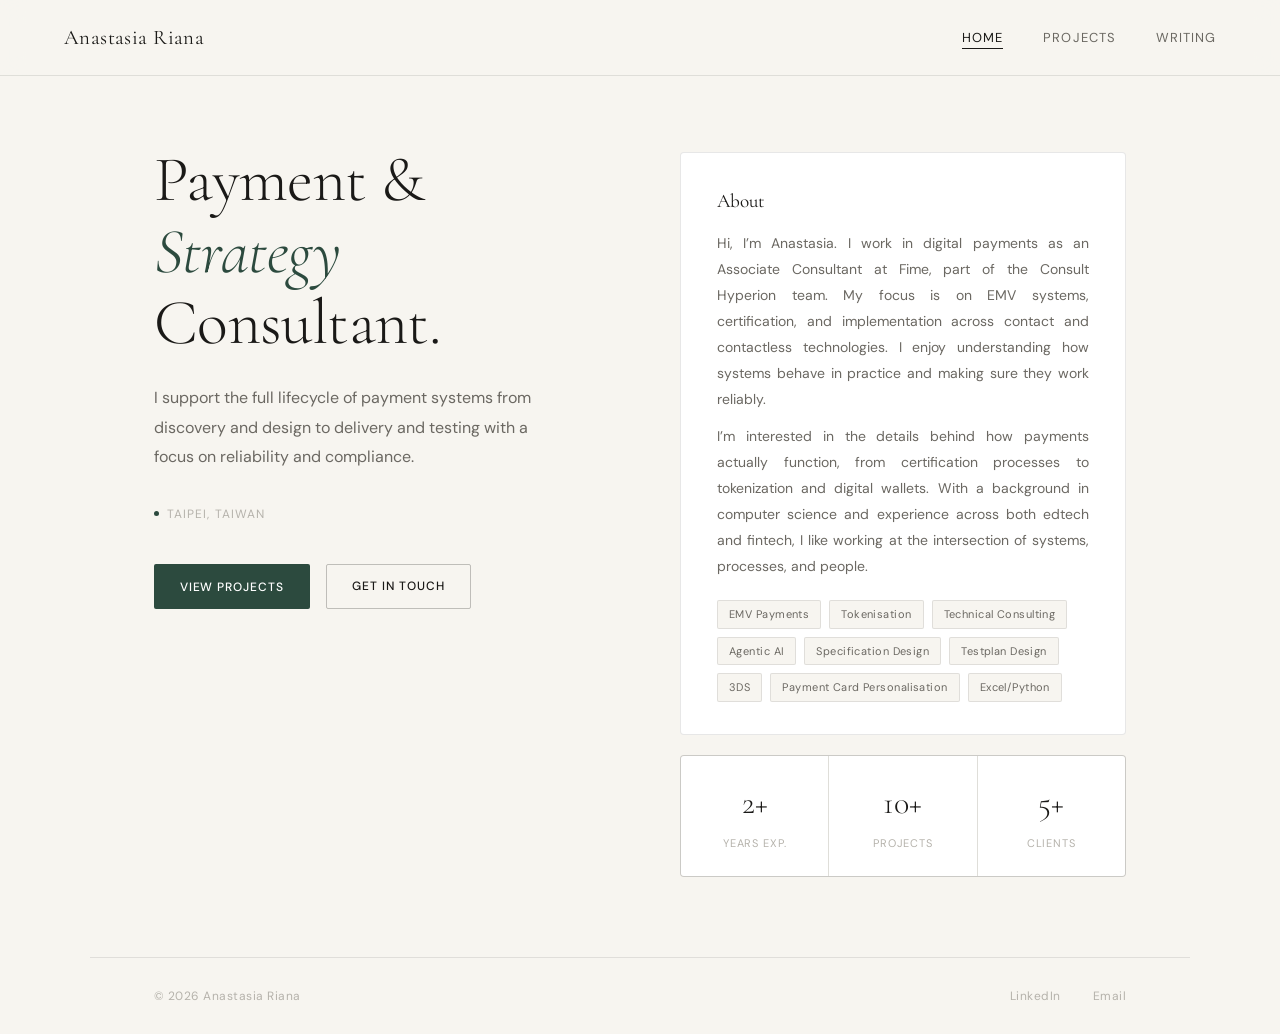
==== commit 0c020dd5: "personalisation" ====
--- a/index.html
+++ b/index.html
@@ -3,7 +3,8 @@
 <head>
   <meta charset="UTF-8" />
   <meta name="viewport" content="width=device-width, initial-scale=1.0" />
-  <title>Your Name — Finance & Consulting</title>
+  <title>Anastasia Riana — Payments & Consulting</title>
+  <link rel="icon" type="image/png" href="images/favicon.png">
   <link rel="preconnect" href="https://fonts.googleapis.com" />
   <link rel="preconnect" href="https://fonts.gstatic.com" crossorigin />
   <link href="https://fonts.googleapis.com/css2?family=Cormorant+Garamond:ital,wght@0,300;0,400;0,500;1,300;1,400&family=DM+Sans:wght@300;400;500&display=swap" rel="stylesheet" />
@@ -12,7 +13,7 @@
 <body>
 
 <nav>
-  <span class="nav-logo" onclick="showSection('home')">Your Name</span>
+  <span class="nav-logo" onclick="showSection('home')">Anastasia Riana</span>
   <ul class="nav-links">
     <li><a onclick="showSection('home')" id="nav-home" class="active">Home</a></li>
     <li><a onclick="showSection('projects')" id="nav-projects">Projects</a></li>
@@ -25,47 +26,50 @@
   <div class="home-wrapper">
 
     <div class="home-intro">
-      <h1>Finance &amp;<br/><em>Strategy</em><br/>Consultant.</h1>
+      <h1>Payment &amp;<br/><em>Strategy</em><br/>Consultant.</h1>
       <p class="tagline">
-        I help organisations make better decisions with their capital — through rigorous analysis, clear frameworks, and honest advice.
+        I support the full lifecycle of payment systems from discovery and design to delivery and testing with a focus on reliability and compliance.
       </p>
-      <div class="location">Based in Your City</div>
+      <div class="location">Taipei, Taiwan</div>
       <div class="cta-row">
-        <button class="btn btn-primary" onclick="showSection('projects')">View Work</button>
-        <a href="mailto:you@email.com" class="btn btn-outline">Get in Touch</a>
+        <button class="btn btn-primary" onclick="showSection('projects')">View Projects</button>
+        <a href="mailto:riana.anastasia481@gmail.com" class="btn btn-outline">Get in Touch</a>
       </div>
     </div>
 
     <div class="home-right">
       <div class="about-card">
         <h3>About</h3>
-        <p>
-          Brief bio paragraph — who you are, where you've worked, and what you stand for. Keep it conversational, not a résumé.
+        <p style="text-align: justify;">
+          Hi, I’m Anastasia. I work in digital payments as an Associate Consultant at Fime, part of the Consult Hyperion team. My focus is on EMV systems, certification, and implementation across contact and contactless technologies. I enjoy understanding how systems behave in practice and making sure they work reliably.
         </p>
-        <p>
-          A second paragraph is fine for additional context — industry focus, academic background, or a detail that makes you memorable.
+        <p style="text-align: justify;">
+          I’m interested in the details behind how payments actually function, from certification processes to tokenization and digital wallets. With a background in computer science and experience across both edtech and fintech, I like working at the intersection of systems, processes, and people.        
         </p>
         <div class="expertise-list">
-          <span class="pill">Financial Modelling</span>
-          <span class="pill">M&amp;A Advisory</span>
-          <span class="pill">Strategy</span>
-          <span class="pill">Valuation</span>
-          <span class="pill">Capital Markets</span>
-          <span class="pill">Excel / Python</span>
+          <span class="pill">EMV Payments</span>
+          <span class="pill">Tokenisation</span>
+          <span class="pill">Technical Consulting</span>
+          <span class="pill">Agentic AI</span>
+          <span class="pill">Specification Design</span>
+          <span class="pill">Testplan Design</span>
+          <span class="pill">3DS</span>
+          <span class="pill">Payment Card Personalisation</span>
+          <span class="pill">Excel/Python</span>
         </div>
       </div>
 
       <div class="stat-row">
         <div class="stat-item">
-          <span class="stat-number">0+</span>
+          <span class="stat-number">2+</span>
           <span class="stat-label">Years Exp.</span>
         </div>
         <div class="stat-item">
-          <span class="stat-number">0+</span>
+          <span class="stat-number">10+</span>
           <span class="stat-label">Projects</span>
         </div>
         <div class="stat-item">
-          <span class="stat-number">0+</span>
+          <span class="stat-number">5+</span>
           <span class="stat-label">Clients</span>
         </div>
       </div>
@@ -103,12 +107,13 @@
         <p>Short description — the problem, your approach, and the outcome. Two to three sentences is ideal.</p>
       </div>
 
-      <div class="project-card placeholder">
-        <div class="project-card-top">
-          <span class="project-tag">—</span>
-        </div>
-        <h4>Add your project</h4>
-        <p>Duplicate a card above and fill in your own details.</p>
+      <div class="project-card">
+        <div class="project-card-top">
+          <span class="project-tag">Advisory</span>
+          <span class="project-year">2023</span>
+        </div>
+        <h4>Project Title</h4>
+        <p>Short description — the problem, your approach, and the outcome. Two to three sentences is ideal.</p>
       </div>
 
     </div>
@@ -120,29 +125,48 @@
 
       <div class="project-card">
         <div class="project-card-top">
-          <span class="project-tag">Thesis</span>
-          <span class="project-year">2022</span>
-        </div>
-        <h4>Thesis / Capstone Title</h4>
-        <p>Research question, methodology, and key findings. What problem did you investigate?</p>
-      </div>
+          <span class="project-tag">Capstone Project</span>
+          <span class="project-year">2024</span>
+        </div>
+        <h4>Recommendation Systems with Collaborative Filtering and Supervised Learning</h4>
+        <p style="text-align: justify;">Designed, implemented, and evaluated advanced graph-based recommendation models (NGCF and AutoCF), demonstrating the ability to balance model simplicity and cutting-edge automated self-supervised learning to deliver accurate, efficient, and scalable recommender systems.</p>
+        </div>
+
+      <div class="project-card">
+        <div class="project-card-top">
+          <span class="project-tag">Course Project</span>
+          <span class="project-year">2024</span>
+        </div>
+        <h4>Object Removal using Exemplar-Based Image Inpainting</h4>
+        <p style="text-align: justify;">Developed Criminisi’s exemplar-based image inpainting method to remove large objects and small scratches, achieving visually plausible, computationally efficient results by propagating surrounding textures and structures into the target region.</p>
+        </div>
+
+      <div class="project-card">
+        <div class="project-card-top">
+          <span class="project-tag">Course Project</span>
+          <span class="project-year">2023</span>
+        </div>
+        <h4>Americal Sign Language (ASL) Real-Time Interpreter</h4>
+        <p style="text-align: justify;">Developed a real-time ASL interpreter that performs accurately and reliably overall, while still struggling with certain highly similar gestures and benefiting from techniques like data augmentation to boost performance.</p>
+        </div>
 
       <div class="project-card">
         <div class="project-card-top">
           <span class="project-tag">Course Project</span>
           <span class="project-year">2021</span>
         </div>
-        <h4>Project Title</h4>
-        <p>A class project you're proud of — the context, what you built or analysed, and what it demonstrated.</p>
-      </div>
-
-      <div class="project-card placeholder">
-        <div class="project-card-top">
-          <span class="project-tag">—</span>
-        </div>
-        <h4>Add your project</h4>
-        <p>Duplicate a card above and fill in your own details.</p>
-      </div>
+        <h4>Bookkeeping Program with Python</h4>
+        <p style="text-align: justify;">Developed a Python-based personal book-keeping application with a graphical interface that lets users record and manage their income and expenses with user-friendly interface end to end.</p>
+        </div>
+
+      <div class="project-card">
+        <div class="project-card-top">
+          <span class="project-tag">Course Project</span>
+          <span class="project-year">2021</span>
+        </div>
+        <h4>Speech-to-Text Converter with Python</h4>
+        <p style="text-align: justify;">Developed a production-ready speech-to-text application with a graphical interface that supports real-time transcription and multi-language translation using in-house Python libraries.</p>
+        </div>
 
     </div>
   </div>
@@ -152,63 +176,39 @@
 <section id="blog">
   <div class="section-header">
     <h2>Writing</h2>
-    <p>Notes on finance, markets, and strategy. Each entry loads from a README.md file.</p>
-  </div>
-
-  <div class="blog-grid">
-    <!--
-      HOW TO ADD A POST:
-      1. Create a folder e.g. posts/my-post-slug/
-      2. Add a README.md inside it
-      3. Copy a .blog-card block below, update data-readme, title, date, tag, and description
-    -->
-
-    <a class="blog-card" href="post.html?slug=2024-q4-markets">
-      <div>
-        <h4>Q4 Markets Recap</h4>
-        <p>A look back at the macro dynamics that shaped equity and credit markets in the final quarter.</p>
-      </div>
-      <div class="blog-meta">
-        <span class="blog-date">Dec 2024</span>
-        <span class="blog-tag">Markets</span>
-      </div>
-    </a>
-
-    <a class="blog-card" href="post.html?slug=dcf-myths">
-      <div>
-        <h4>Five DCF Myths</h4>
-        <p>Common misconceptions in discounted cash flow analysis that trip up even seasoned practitioners.</p>
-      </div>
-      <div class="blog-meta">
-        <span class="blog-date">Oct 2024</span>
-        <span class="blog-tag">Valuation</span>
-      </div>
-    </a>
-
-    <a class="blog-card" href="post.html?slug=consulting-year-one">
-      <div>
-        <h4>On Starting a Consulting Practice</h4>
-        <p>Honest notes from the first year of independent advisory work — what surprised me and what didn't.</p>
-      </div>
-      <div class="blog-meta">
-        <span class="blog-date">Jul 2024</span>
-        <span class="blog-tag">Career</span>
-      </div>
-    </a>
-
-  </div>
+    <p>Reflections and Thoughts</p>
+  </div>
+
+  <div class="blog-grid" id="blog-grid"></div>
 </section>
 
 <!-- FOOTER -->
 <footer>
-  <span>&copy; 2024 Your Name</span>
+  <span>&copy; 2026 Anastasia Riana</span>
   <ul class="footer-links">
-    <li><a href="https://linkedin.com/in/yourhandle" target="_blank">LinkedIn</a></li>
-    <li><a href="https://github.com/yourusername" target="_blank">GitHub</a></li>
-    <li><a href="mailto:you@email.com">Email</a></li>
+    <li><a href="https://www.linkedin.com/in/anastasiariana/" target="_blank">LinkedIn</a></li>
+    <li><a href="mailto:riana.anastasia481@gmail.com">Email</a></li>
   </ul>
 </footer>
 
+<script src="posts.js"></script>
 <script src="script.js"></script>
+<script>
+  // Render blog cards from POSTS array
+  const grid = document.getElementById('blog-grid');
+  POSTS.forEach(function(post) {
+    grid.innerHTML +=
+      '<a class="blog-card" href="post.html?slug=' + post.slug + '">' +
+        '<div>' +
+          '<h4>' + post.title + '</h4>' +
+          '<p>' + post.description + '</p>' +
+        '</div>' +
+        '<div class="blog-meta">' +
+          '<span class="blog-date">' + post.date + '</span>' +
+          '<span class="blog-tag">' + post.tag + '</span>' +
+        '</div>' +
+      '</a>';
+  });
+</script>
 </body>
-</html>+</html>
